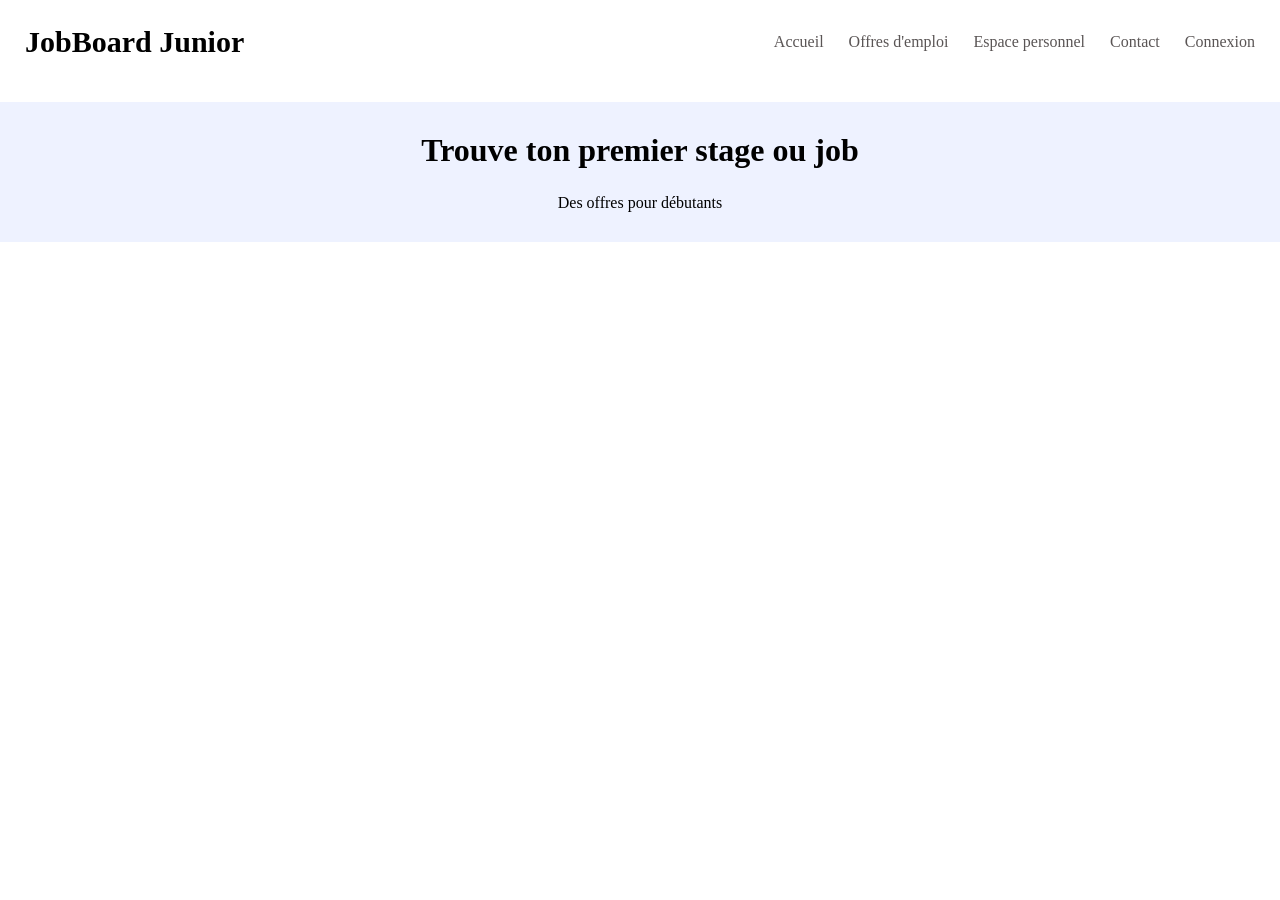
==== index.html @ a12b7d0a "add projet fil rouge" ====
<!DOCTYPE html>
<html lang="en">
<head>
    <meta charset="UTF-8">
    <meta name="viewport" content="width=device-width, initial-scale=1.0">
    <title>JobBoard Junior</title>
    <link rel="stylesheet" href="style.css">
    <link rel="stylesheet" href="">
</head>
<body>
    <header class="header-navigation">
        <div class="header">
            <h1 class="logo">JobBoard Junior</h1> 
            <nav class="navbar"></nav>     
                    <ul class="menu-nav">
                        <li><a href="#">Accueil</a></li>
                        <li><a href="#">Offres d'emploi</a></li>
                        <li><a href="#">Espace personnel</a></li>
                        <li><a href="#">Contact</a></li>
                        <li><a href="#">Connexion</a></li>
                    </ul>        
            </nav>
        </div>
        <div class="main-header">
                <div class="header-title">
                    <h1 class="title">Trouve ton premier stage ou job</h1>
                    <p>Des offres pour débutants</p>
                </div>
        </div>        
    </header>
    
</body>
</html>
---- style.css ----
*{
    margin: 0;
    padding: 0;
    box-sizing: border-box;
}
/* style header */

.header{
    padding: 25px;
    background-color: white;
    display: flex;
    justify-content: space-between;
}
.logo{
    text-align: left;
    font-size: 30px;
    font-weight: bold;
}
.menu-nav{
    display: flex;
    list-style: none;
    gap: 25px;
    align-items: center;
}
.menu-nav a{
    text-decoration: none;
    color: rgb(90, 85, 85);
}
.main-header{
    background-color: #eef2ff;
    padding: 30px 0px 30px 0;
    margin: 18px 0px 20px 0px;
    text-align: center;
}
.title{
    padding-bottom: 25px;
}
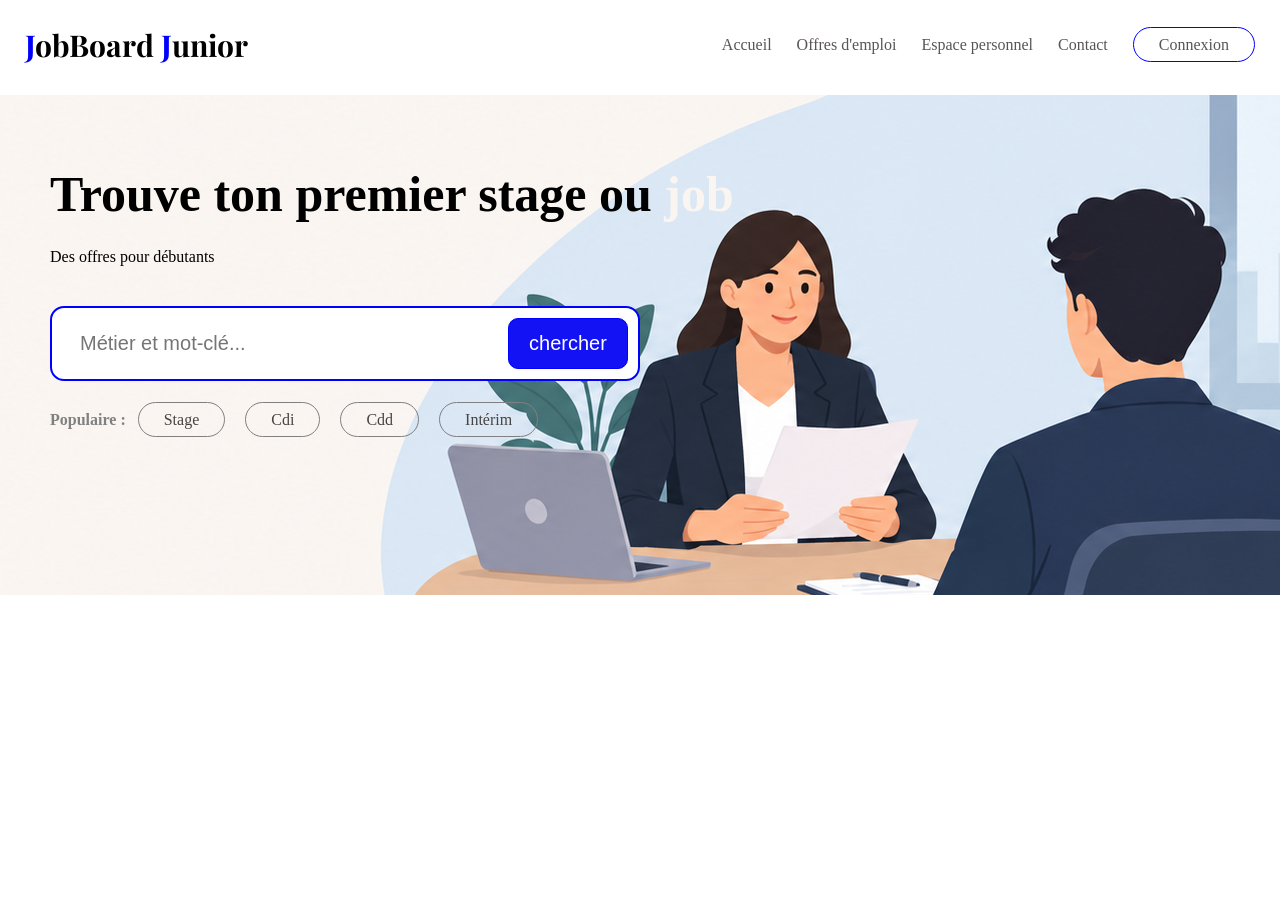
==== commit bd290e71: "add background header" ====
--- a/index.html
+++ b/index.html
@@ -6,27 +6,42 @@
     <title>JobBoard Junior</title>
     <link rel="stylesheet" href="style.css">
     <link rel="stylesheet" href="">
+    <link rel="preconnect" href="https://fonts.googleapis.com">
+    <link rel="preconnect" href="https://fonts.gstatic.com" crossorigin>
+    <link href="https://fonts.googleapis.com/css2?family=Playfair+Display:ital,wght@0,400..900;1,400..900&display=swap" rel="stylesheet">
 </head>
 <body>
     <header class="header-navigation">
         <div class="header">
-            <h1 class="logo">JobBoard Junior</h1> 
+            <a href="#" class="logo"><span>J</span>obBoard <span>J</span>unior</a>
             <nav class="navbar"></nav>     
                     <ul class="menu-nav">
-                        <li><a href="#">Accueil</a></li>
-                        <li><a href="#">Offres d'emploi</a></li>
-                        <li><a href="#">Espace personnel</a></li>
-                        <li><a href="#">Contact</a></li>
-                        <li><a href="#">Connexion</a></li>
+                        <li><a href="#" class="menu">Accueil</a></li>
+                        <li><a href="#" class="menu">Offres d'emploi</a></li>
+                        <li><a href="#" class="menu">Espace personnel</a></li>
+                        <li><a href="#" class="menu">Contact</a></li>
+                        <li><a href="#" class="btn">Connexion</a></li>
                     </ul>        
             </nav>
         </div>
         <div class="main-header">
                 <div class="header-title">
-                    <h1 class="title">Trouve ton premier stage ou job</h1>
+                    <h1 class="title">Trouve ton premier stage ou <span >job</span> </h1>
                     <p>Des offres pour débutants</p>
                 </div>
-        </div>        
+                <form class="search">
+                    <input type="text" placeholder="Métier et mot-clé...">
+                    <button type="submit">chercher</button>
+                </form>
+                <div class="populaire">
+                    <span>Populaire :</span>
+                    <a href="#">Stage</a>
+                    <a href="#">Cdi</a>
+                    <a href="#">Cdd</a>
+                    <a href="#">Intérim</a>
+                </div>
+        </div>
+           
     </header>
     
 </body>
--- a/style.css
+++ b/style.css
@@ -15,6 +15,13 @@
     text-align: left;
     font-size: 30px;
     font-weight: bold;
+    font-family: "Playfair Display", serif;
+    text-decoration: none;
+    list-style: none;
+    color: black;
+}
+.logo span{
+    color: blue;
 }
 .menu-nav{
     display: flex;
@@ -26,12 +33,78 @@
     text-decoration: none;
     color: rgb(90, 85, 85);
 }
+.menu:hover{
+    color: black;
+}
+.btn{
+    border: 1px solid blue;
+    border-radius: 50px;
+    padding:8px 25px ;
+}
+.btn:hover{
+    background-color:rgb(18, 18, 245);
+    color: white;
+}
 .main-header{
+    background-image: url(img2.png);
     background-color: #eef2ff;
-    padding: 30px 0px 30px 0;
-    margin: 18px 0px 20px 0px;
-    text-align: center;
+    padding: 70px 50px ;
+    margin: 5px 0px 18px 0px;
+    height: 500px;
+    
 }
 .title{
     padding-bottom: 25px;
-}+    
+    font-size: 50px;
+}
+.title span{
+    color: #FAF5F0;
+}
+.search{
+    display: flex;
+    margin-top: 40px;
+    padding: 10px;
+    border: 2px solid blue;
+    border-width: 50%;
+    border-radius: 14px;
+    background-color: white;
+    max-width: 50%;
+}
+.search input{
+    flex: 1;
+    padding: 14px 18px;
+    border: none;
+    outline: none;  
+      font-size: 20px;
+}
+.search button{
+    background-color: rgb(18, 18, 245);
+    color: white;
+    border: 1px solid blue;
+    border-radius: 10px;
+    width: 120px;
+    font-size: 20px;
+}
+.search button:hover{
+    background-color: rgb(5, 5, 110);
+}
+.populaire{
+    margin-top: 30px;
+}
+.populaire span{
+    font-weight: bold;
+    color: gray;
+}
+.populaire a{
+    text-decoration: none;
+    color: rgb(71, 68, 68);
+    border: 1px solid gray;
+    border-radius: 50px;
+    padding: 8px 25px;
+    margin: 8px;
+}
+.populaire a:hover{
+    background-color:rgb(18, 18, 245);
+    color: white;
+}
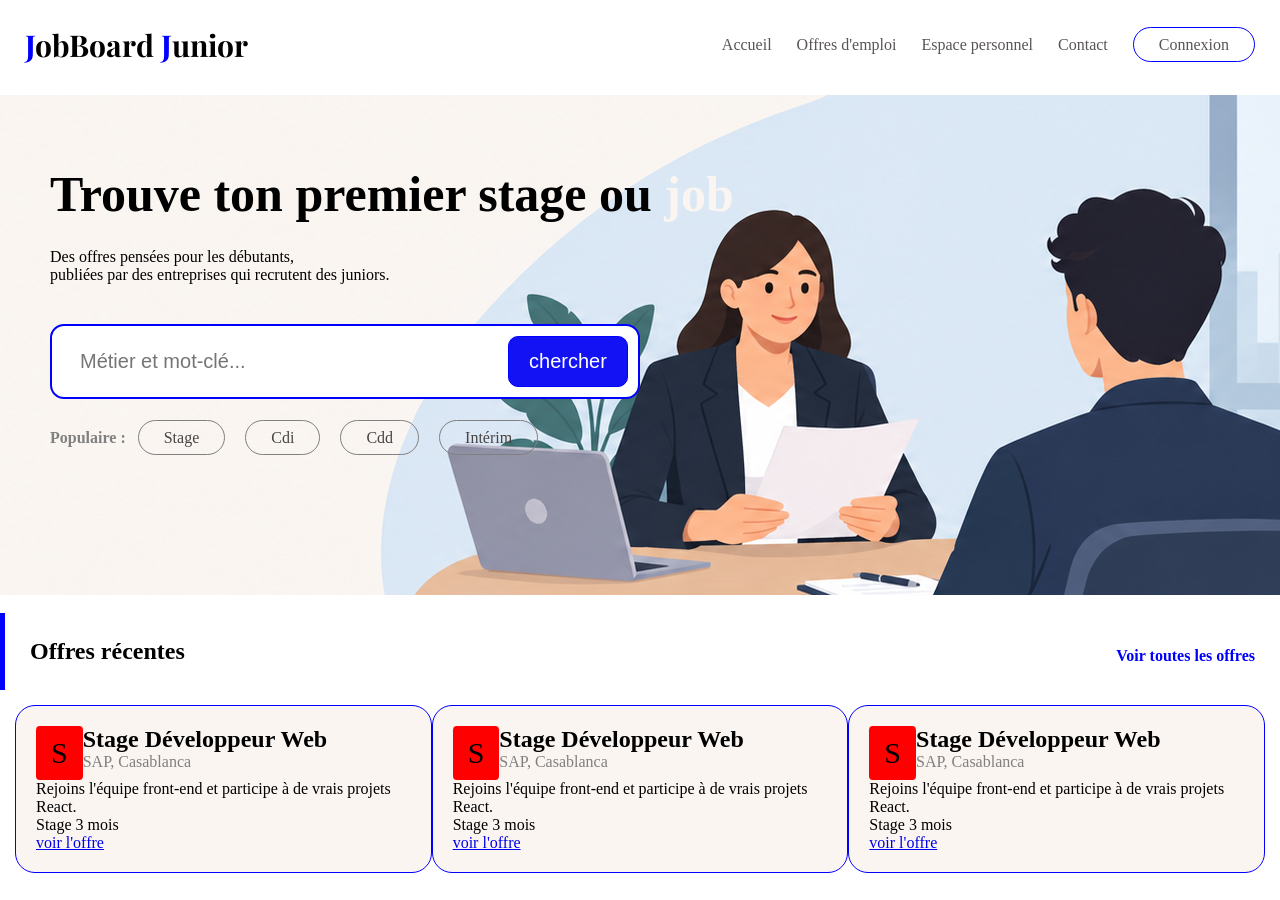
==== commit 54eab70d: "add cards" ====
--- a/index.html
+++ b/index.html
@@ -27,7 +27,7 @@
         <div class="main-header">
                 <div class="header-title">
                     <h1 class="title">Trouve ton premier stage ou <span >job</span> </h1>
-                    <p>Des offres pour débutants</p>
+                    <p>Des offres pensées pour les débutants, <br>publiées par des entreprises qui recrutent des juniors.</p>
                 </div>
                 <form class="search">
                     <input type="text" placeholder="Métier et mot-clé...">
@@ -43,6 +43,59 @@
         </div>
            
     </header>
+    <article>
+        <div class="article-title">
+            <h1>Offres récentes</h1>
+            <a href="#">Voir toutes les offres</a>
+        </div>
+        <section class="cards">
+            <div class="card">
+                <div class="header-card">
+                    <div class="logo-card">S</div>
+                    <div>
+                        <h2>Stage Développeur Web</h2>  
+                        <p> SAP, Casablanca</p>
+                    </div>
+                </div>
+                <p class="desc-card">Rejoins l'équipe front-end et participe à de vrais projets React.</p>
+                <div class="tags">
+                    <span>Stage</span>
+                    <span>3 mois</span>
+                </div>
+                <a href="#">voir l'offre</a>
+            </div>
+            <div class="card">
+                <div class="header-card">
+                    <div class="logo-card">S</div>
+                    <div>
+                        <h2>Stage Développeur Web</h2>  
+                        <p> SAP, Casablanca</p>
+                    </div>
+                </div>
+                <p class="desc-card">Rejoins l'équipe front-end et participe à de vrais projets React.</p>
+                <div class="tags">
+                    <span>Stage</span>
+                    <span>3 mois</span>
+                </div>
+                <a href="#">voir l'offre</a>
+            </div>
+            <div class="card">
+                <div class="header-card">
+                    <div class="logo-card">S</div>
+                    <div>
+                        <h2>Stage Développeur Web</h2>  
+                        <p> SAP, Casablanca</p>
+                    </div>
+                </div>
+                <p class="desc-card">Rejoins l'équipe front-end et participe à de vrais projets React.</p>
+                <div class="tags">
+                    <span>Stage</span>
+                    <span>3 mois</span>
+                </div>
+                <a href="#">voir l'offre</a>
+            </div>
+        </section>
+    </article>
     
 </body>
 </html>
--- a/style.css
+++ b/style.css
@@ -59,7 +59,7 @@
     font-size: 50px;
 }
 .title span{
-    color: #FAF5F0;
+    color: #FAF5F1;
 }
 .search{
     display: flex;
@@ -108,3 +108,42 @@
     background-color:rgb(18, 18, 245);
     color: white;
 }
+.article-title{
+    border-left: 5px solid blue;
+    display: flex;
+    justify-content: space-between;
+    padding: 25px;
+}
+.article-title a{
+    text-decoration: none;
+    font-weight: 800;
+    margin-top: 9px;
+    color: blue;
+}
+.article-title a:hover{
+    border-bottom: 1px solid blue;
+}
+.cards{
+    display:flex ;
+    margin: 15px;
+}
+.card{
+    flex: 1;
+    background-color:#FAF5F1 ;
+    border: 1px solid blue;
+    border-radius: 20px;
+    padding: 20px;
+}
+.header-card{
+    display: flex;
+}
+.logo-card{
+    border-radius: 8%;
+    background-color: red;
+    padding: 10px 15px 10px 15px;
+    font-size: 30px;   
+}
+.header-card p{
+    color: gray;
+}
+
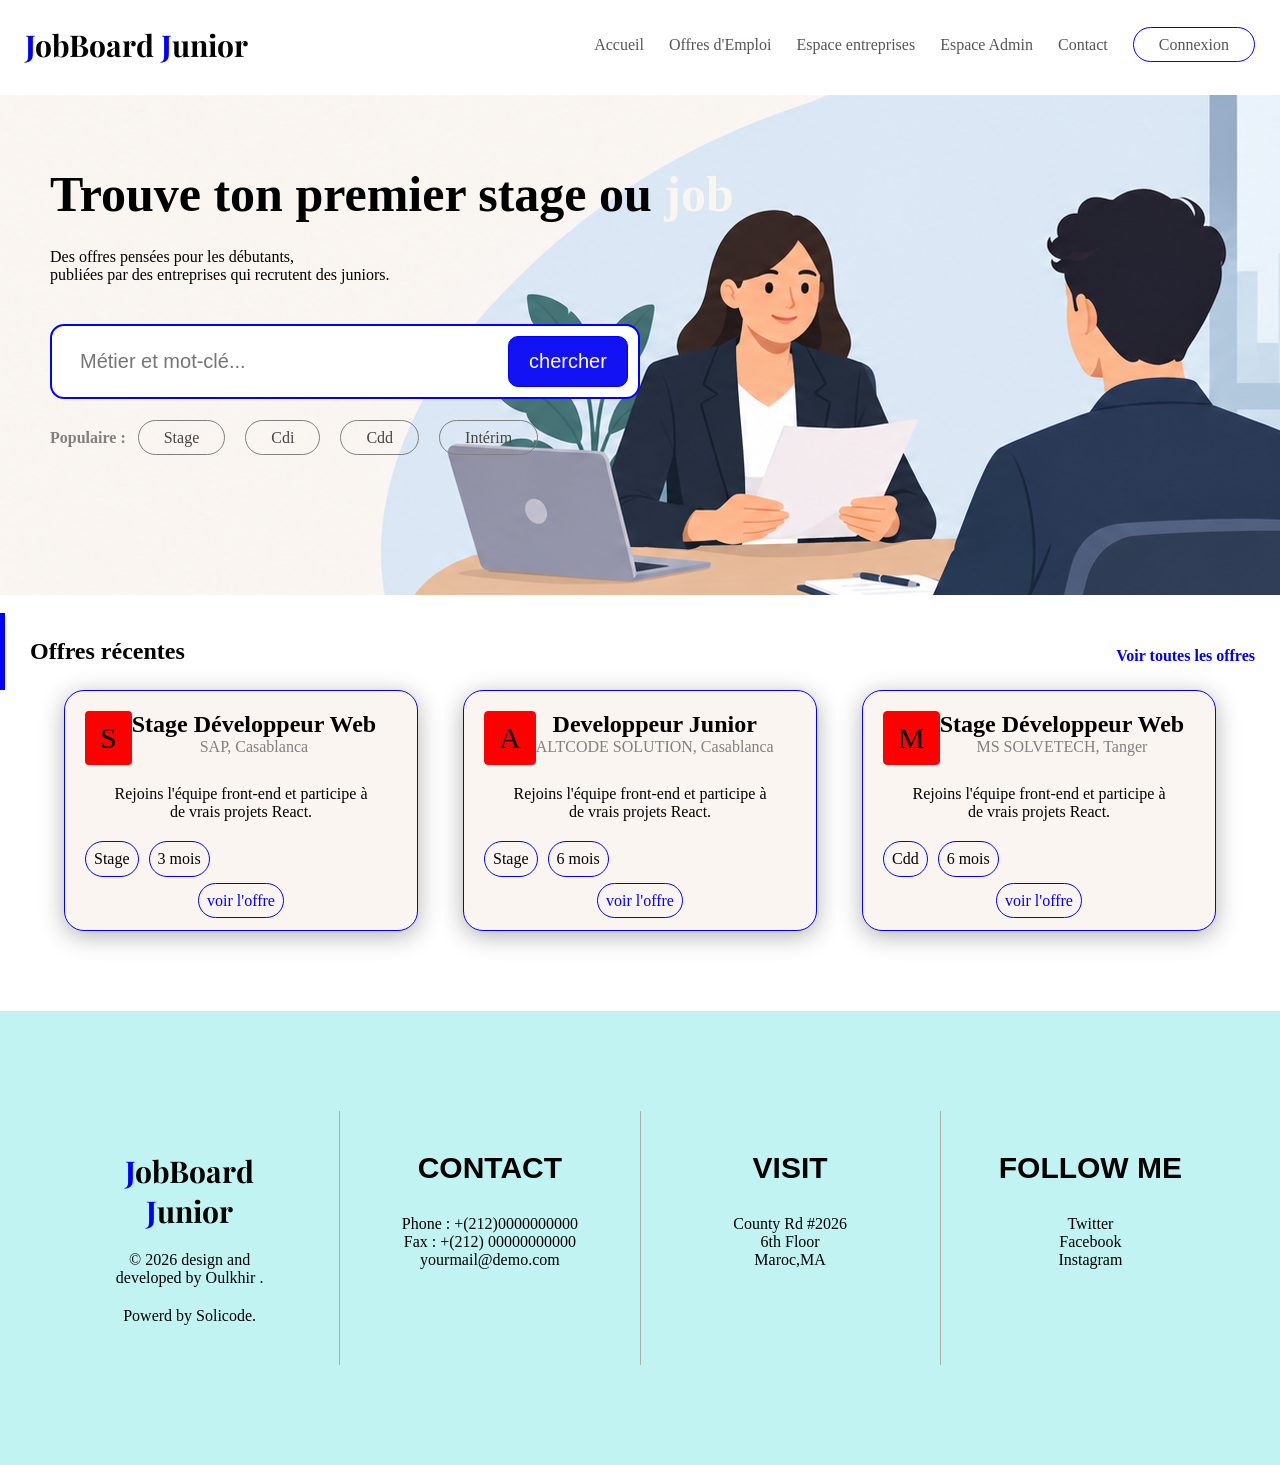
==== commit 0245e809: "add footer" ====
--- a/index.html
+++ b/index.html
@@ -17,8 +17,9 @@
             <nav class="navbar"></nav>     
                     <ul class="menu-nav">
                         <li><a href="#" class="menu">Accueil</a></li>
-                        <li><a href="#" class="menu">Offres d'emploi</a></li>
-                        <li><a href="#" class="menu">Espace personnel</a></li>
+                        <li><a href="#" class="menu">Offres d'Emploi</a></li>
+                        <li><a href="#" class="menu">Espace entreprises</a></li>
+                        <li><a href="#" class="menu">Espace Admin</a></li>
                         <li><a href="#" class="menu">Contact</a></li>
                         <li><a href="#" class="btn">Connexion</a></li>
                     </ul>        
@@ -66,36 +67,65 @@
             </div>
             <div class="card">
                 <div class="header-card">
-                    <div class="logo-card">S</div>
+                    <div class="logo-card">A</div>
                     <div>
-                        <h2>Stage Développeur Web</h2>  
-                        <p> SAP, Casablanca</p>
+                        <h2>Developpeur Junior</h2>  
+                        <p> ALTCODE SOLUTION, Casablanca</p>
                     </div>
                 </div>
                 <p class="desc-card">Rejoins l'équipe front-end et participe à de vrais projets React.</p>
                 <div class="tags">
                     <span>Stage</span>
-                    <span>3 mois</span>
+                    <span>6 mois</span>
                 </div>
                 <a href="#">voir l'offre</a>
             </div>
             <div class="card">
                 <div class="header-card">
-                    <div class="logo-card">S</div>
+                    <div class="logo-card">M</div>
                     <div>
                         <h2>Stage Développeur Web</h2>  
-                        <p> SAP, Casablanca</p>
+                        <p> MS SOLVETECH, Tanger</p>
                     </div>
                 </div>
                 <p class="desc-card">Rejoins l'équipe front-end et participe à de vrais projets React.</p>
                 <div class="tags">
-                    <span>Stage</span>
-                    <span>3 mois</span>
+                    <span>Cdd</span>
+                    <span>6 mois</span>
                 </div>
                 <a href="#">voir l'offre</a>
             </div>
         </section>
     </article>
+     <footer class="footer">
+    <div class="footer-container">
+        <div class="foot">
+            <div class="foot-logo">
+            <a href="#" class="logo"><span>J</span>obBoard <span>J</span>unior</a>
+            <p>© 2026 design and <br> developed by <a href="https://webflow.com/templates/designers/brandbes">Oulkhir</a> .</p>
+            <p>Powerd by <a href="https://webflow.com/">Solicode</a>.</p>
+            </div>
+        </div>
+        <div class="foot">
+            <h4>CONTACT</h4>
+            <p>Phone : <a href="#">+(212)0000000000</a></p>
+            <p>Fax : <a href="#">+(212) 00000000000</a></p>
+            <p><a href="#">yourmail@demo.com</a></p>
+        </div>
+        <div class="foot">
+            <h4>VISIT</h4>
+            <p>County Rd #2026</p>
+            <p>6th Floor</p>
+            <p>Maroc,MA</p>
+        </div>
+        <div class="foot">
+            <h4>FOLLOW ME</h4>
+            <p><a href="https://x.com/">Twitter</a></p>
+            <p><a href="https://web.facebook.com/?_rdc=1&_rdr#">Facebook</a></p>
+            <p><a href="https://www.instagram.com/?hl=en">Instagram</a></p>
+        </div>
+    </div>
+   </footer>
     
 </body>
 </html>
--- a/style.css
+++ b/style.css
@@ -125,14 +125,24 @@
 }
 .cards{
     display:flex ;
-    margin: 15px;
-}
+    text-align: center;
+    gap: 45px;
+    width: 90%;
+    margin-left: auto;
+    margin-right: auto;
+}
+
 .card{
     flex: 1;
     background-color:#FAF5F1 ;
     border: 1px solid blue;
     border-radius: 20px;
     padding: 20px;
+    box-shadow: 0 5px 25px rgba(1, 1, 1, 30%)
+}
+.card:hover{
+    transform: scale(1.1);
+    transition: 0.7s ease;
 }
 .header-card{
     display: flex;
@@ -146,4 +156,65 @@
 .header-card p{
     color: gray;
 }
+.desc-card{
+    text-align: center;
+    padding: 20px;
 
+}
+.tags{
+    display: flex;
+    gap: 10px;
+}
+.tags span{
+    border: 1px solid blue;
+    border-radius: 50px;
+    padding: 8px;
+    margin-bottom: 15px;
+}
+.tags span:hover{
+    background-color: blue;
+    color: white;
+}
+.card a{
+    text-decoration: none;
+    color: blue;
+    border:1px solid blue;
+    border-radius: 50px;
+    padding: 8px;
+}
+.card a:hover{
+    background-color: blue;
+    color: white;
+}
+.footer{
+    margin-top: 80px;
+    background-color:rgb(194, 243, 243) ;
+    padding: 100px 40px;
+    box-sizing: border-box;
+}
+.footer-container{
+    display: flex;
+    max-width: 1400px;
+    margin: auto;
+}
+.foot{
+    flex: 1;
+    padding: 40px;
+    text-align: center;
+    border-right: 1px solid rgb(174, 174, 174);
+}
+.foot:last-child {
+  border-right: none;
+}
+.foot h4{
+    font-size: 30px;
+    margin-bottom: 30px;
+    font-family:arial;
+}
+.foot-logo p{
+    margin-top: 20px;
+}
+.foot a{
+    text-decoration: none;
+    color: black;
+}
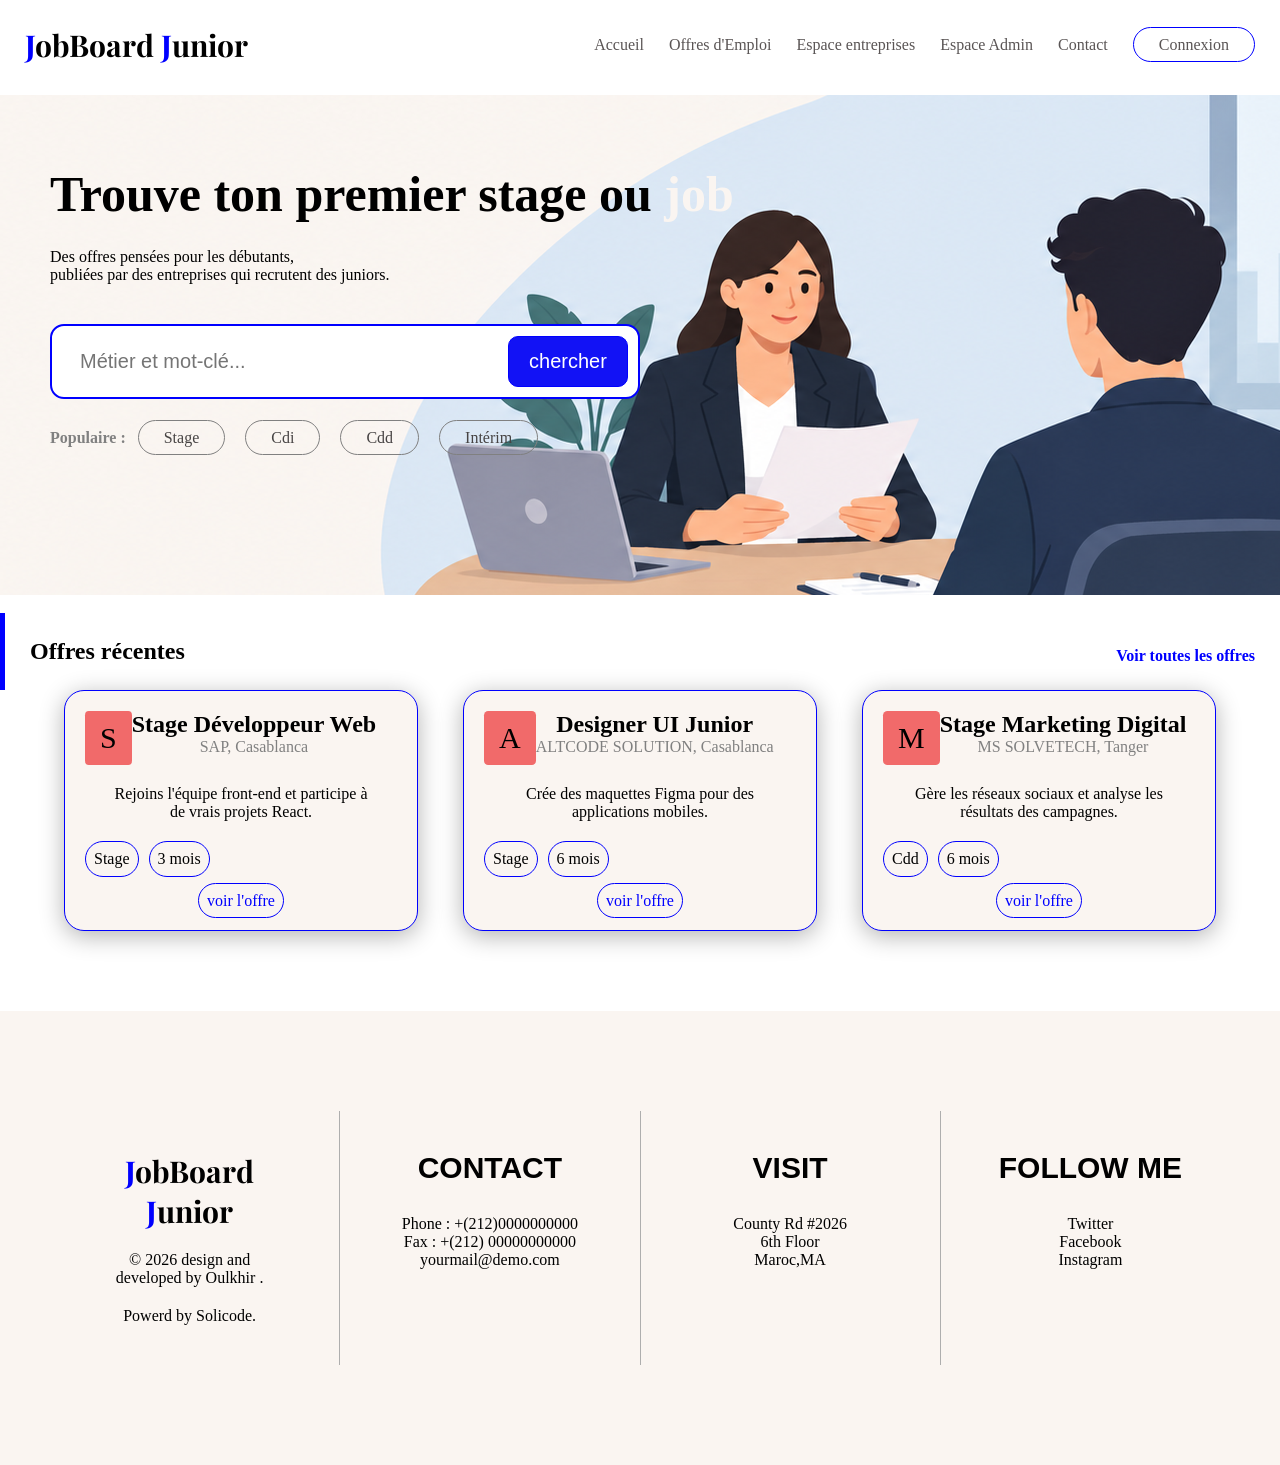
==== commit 119693f9: "add last modification" ====
--- a/index.html
+++ b/index.html
@@ -69,11 +69,11 @@
                 <div class="header-card">
                     <div class="logo-card">A</div>
                     <div>
-                        <h2>Developpeur Junior</h2>  
+                        <h2>Designer UI Junior</h2>  
                         <p> ALTCODE SOLUTION, Casablanca</p>
                     </div>
                 </div>
-                <p class="desc-card">Rejoins l'équipe front-end et participe à de vrais projets React.</p>
+                <p class="desc-card">Crée des maquettes Figma pour des applications mobiles.</p>
                 <div class="tags">
                     <span>Stage</span>
                     <span>6 mois</span>
@@ -84,11 +84,11 @@
                 <div class="header-card">
                     <div class="logo-card">M</div>
                     <div>
-                        <h2>Stage Développeur Web</h2>  
+                        <h2>Stage Marketing Digital</h2>  
                         <p> MS SOLVETECH, Tanger</p>
                     </div>
                 </div>
-                <p class="desc-card">Rejoins l'équipe front-end et participe à de vrais projets React.</p>
+                <p class="desc-card">Gère les réseaux sociaux et analyse les résultats des campagnes.</p>
                 <div class="tags">
                     <span>Cdd</span>
                     <span>6 mois</span>
--- a/style.css
+++ b/style.css
@@ -149,7 +149,7 @@
 }
 .logo-card{
     border-radius: 8%;
-    background-color: red;
+    background-color: rgb(241, 106, 106);
     padding: 10px 15px 10px 15px;
     font-size: 30px;   
 }
@@ -188,7 +188,7 @@
 }
 .footer{
     margin-top: 80px;
-    background-color:rgb(194, 243, 243) ;
+    background-color:#FAF5F1 ;
     padding: 100px 40px;
     box-sizing: border-box;
 }
